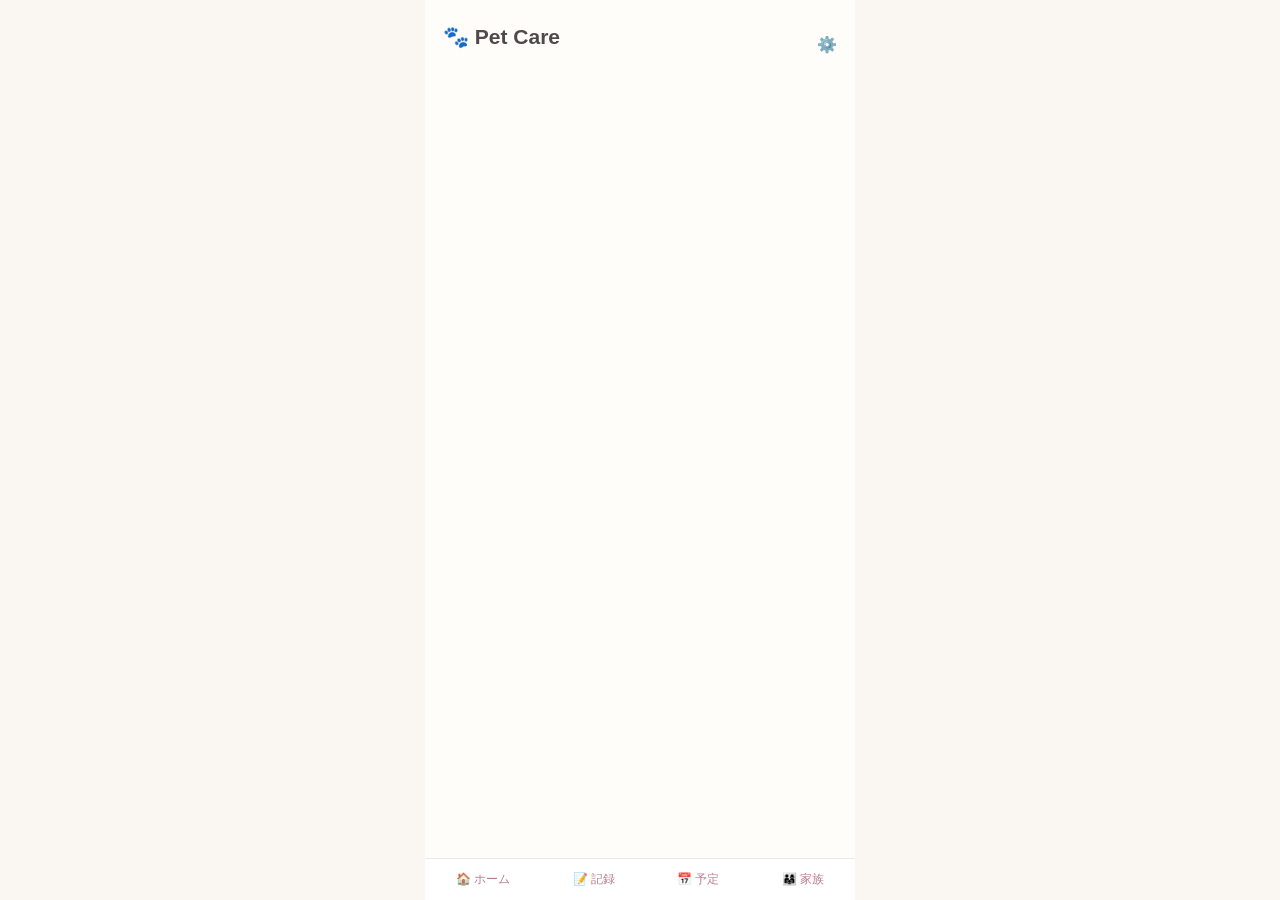
==== index.html @ 8bad5186 "Add files via upload" ====
<!doctype html>
<html lang="ja"><head><meta charset="utf-8"><meta name="viewport" content="width=device-width,initial-scale=1"><title>Pet Care 試作版</title><style>
*{box-sizing:border-box}body{margin:0;background:#faf6f2;color:#50494a;font-family:-apple-system,'Hiragino Sans',sans-serif}.app{max-width:430px;margin:auto;min-height:100vh;background:#fffdfa;padding:20px 18px 90px}header{display:flex;justify-content:space-between;align-items:center}h1{font-size:21px;margin:5px 0 20px}h2{font-size:16px;margin:8px 0 13px}.card{background:white;border:1px solid #f0e4e4;border-radius:19px;padding:16px;margin:12px 0;box-shadow:0 3px 9px #f6eeee}.pet{display:flex;gap:15px;align-items:center;background:#fff1f3}.pet .face{font-size:48px}.muted,small{color:#978b90;font-size:11px}.grid{display:grid;grid-template-columns:repeat(3,1fr);gap:9px}.tile{border:1px solid #f5e6e8;background:#fff9fa;border-radius:15px;padding:13px 4px;font-size:24px;cursor:pointer}.tile span{display:block;font-size:11px;margin-top:5px}.tile.done{background:#e9f7ed;border-color:#c8e5ce}.pink{width:100%;border:0;border-radius:24px;background:#f5a3b5;color:white;padding:12px;font-weight:bold;margin-top:9px}.line{padding:12px 3px;border-bottom:1px solid #f3ebed;font-size:13px}.line:last-child{border:0}nav{position:fixed;bottom:0;left:50%;transform:translateX(-50%);max-width:430px;width:100%;background:white;border-top:1px solid #f1e5e8;display:flex;justify-content:space-around;padding:11px 0}nav button{border:0;background:none;color:#b87f90;font-size:12px}.hidden{display:none}input,select,textarea{width:100%;padding:12px;border:1px solid #eadcde;border-radius:12px;margin:7px 0;font:inherit}.pill{display:inline-block;background:#fff0f3;padding:7px 11px;border-radius:20px;font-size:12px;margin:4px}
</style></head><body><div class="app"><header><h1>🐾 Pet Care</h1><span>⚙️</span></header><main id="main"></main><nav><button onclick="page('home')">🏠 ホーム</button><button onclick="page('records')">📝 記録</button><button onclick="page('schedule')">📅 予定</button><button onclick="page('family')">👨‍👩‍👧 家族</button></nav></div><script>
const key='pet-care-demo-v1';let state=JSON.parse(localStorage.getItem(key)||'{"done":[],"records":[],"events":[]}');const save=()=>localStorage.setItem(key,JSON.stringify(state));const main=document.getElementById('main');const pet='<div class="card pet"><div class="face">🐶</div><div><b>ポチ ♡</b><p class="muted">3歳・男の子　家族で見守り中</p></div></div>';function page(name){let html='';if(name==='home'){html=pet+'<div class="card"><h2>🐾 今日のお世話</h2><div class="grid">'+[['🍚','ごはん'],['🐾','散歩'],['💊','お薬'],['💩','うんち'],['🤢','嘔吐'],['⚖️','体重']].map(([e,n])=>`<button class="tile ${state.done.includes(n)?'done':''}" onclick="toggle('${n}')">${e}<span>${n} ${state.done.includes(n)?'✓':''}</span></button>`).join('')+'</div></div><div class="card"><h2>📅 次の予定</h2>'+eventLines()+'<button class="pink" onclick="page(\'schedule\')">予定を見る</button></div><div class="card"><h2>💗 健康情報</h2><div class="line">💉 予防接種</div><div class="line">✂️ トリミング</div><div class="line">🩺 病気の既往歴</div><div class="line">🏥 手術歴</div><button class="pink" onclick="page(\'health\')">健康情報を見る</button></div>'}else if(name==='records'){html=pet+'<div class="card"><h2>記録を追加</h2><select id="kind"><option>ごはん</option><option>散歩</option><option>お薬</option><option>うんち</option><option>嘔吐</option><option>体重</option><option>メモ</option></select><textarea id="note" placeholder="内容や体重などを入力"></textarea><button class="pink" onclick="addRecord()">保存する</button></div><div class="card"><h2>最近の記録</h2>'+ (state.records.map(r=>`<div class="line">${escapeHtml(r.kind)}：${escapeHtml(r.note)}<br><small>${escapeHtml(r.date)}・あなた</small></div>`).join('')||'<p class="muted">まだ記録はありません</p>')+'</div>'}else if(name==='schedule'){html='<h2>📅 予定</h2><div class="card"><select id="eventKind"><option>予防接種</option><option>トリミング</option><option>健診</option><option>お薬</option><option>その他</option></select><input id="eventDate" type="date"><input id="eventNote" placeholder="予定の内容"><button class="pink" onclick="addEvent()">予定を保存する</button><p class="muted">※前日通知は今後実装します。現在は端末への通知は届きません。</p></div><div class="card">'+eventLines()+'</div>'}else if(name==='health'){html=pet+'<h2>💗 健康情報</h2>'+['予防接種','トリミング','病気の既往歴','手術歴'].map(n=>`<div class="card"><h2>${n}</h2><p class="muted">この項目の詳細入力は次の開発段階です。</p></div>`).join('')}else if(name==='family'){html=pet+'<div class="card"><h2>👨‍👩‍👧 家族共有</h2><p>ママ（管理者）</p><p>パパ（サンプル）</p><p>お姉ちゃん（サンプル）</p><button class="pink" onclick="alert('招待・複数端末同期は未実装です。今はこの端末だけの試作です。')">＋ 家族を招待する</button><p class="muted">※家族メンバーは表示例です。実際の招待・共有はまだできません。</p></div>'}main.innerHTML=html}function eventLines(){return state.events.length?state.events.map(e=>`<div class="line">${escapeHtml(e.kind)}：${escapeHtml(e.date)}<br><small>${escapeHtml(e.note)}</small></div>`).join(''):'<p class="muted">予定はまだありません</p>'}function toggle(n){state.done=state.done.includes(n)?state.done.filter(x=>x!==n):[...state.done,n];save();page('home')}function addRecord(){state.records.unshift({kind:document.getElementById('kind').value,note:document.getElementById('note').value,date:new Date().toLocaleString('ja-JP')});save();page('records')}function addEvent(){const date=document.getElementById('eventDate').value;if(!date){alert('日付を選んでね');return}state.events.push({kind:document.getElementById('eventKind').value,date,note:document.getElementById('eventNote').value});save();page('schedule')}function escapeHtml(s){return String(s).replace(/[&<>"']/g,c=>({'&':'&amp;','<':'&lt;','>':'&gt;','"':'&quot;',"'":'&#39;'}[c]))}page('home');
</script></body></html>
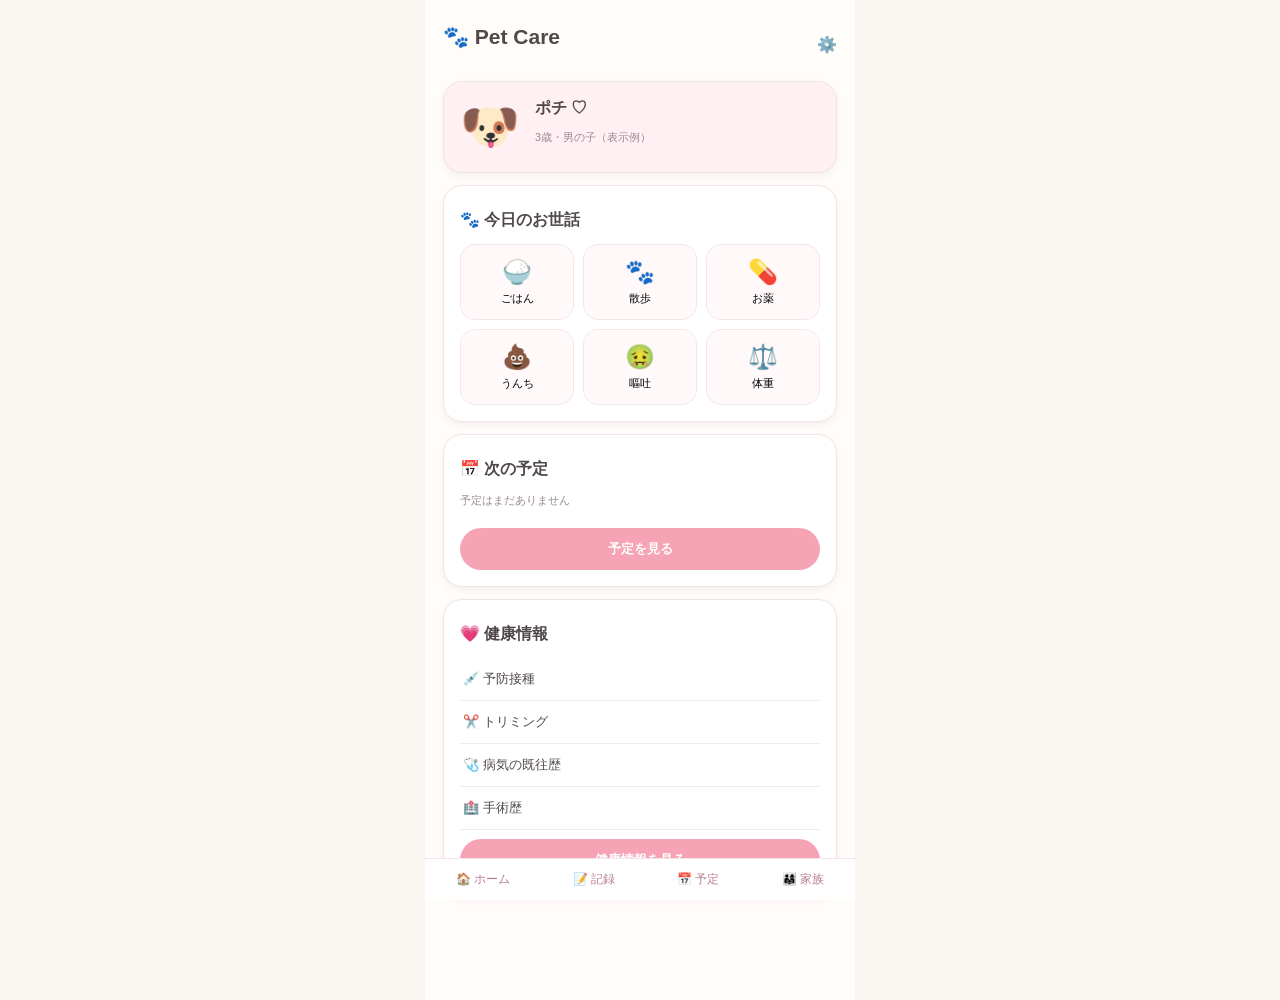
==== commit 4805b0a2: "fix: restore Pet Care screen rendering and interactions" ====
--- a/index.html
+++ b/index.html
@@ -1,6 +1,20 @@
 <!doctype html>
-<html lang="ja"><head><meta charset="utf-8"><meta name="viewport" content="width=device-width,initial-scale=1"><title>Pet Care 試作版</title><style>
-*{box-sizing:border-box}body{margin:0;background:#faf6f2;color:#50494a;font-family:-apple-system,'Hiragino Sans',sans-serif}.app{max-width:430px;margin:auto;min-height:100vh;background:#fffdfa;padding:20px 18px 90px}header{display:flex;justify-content:space-between;align-items:center}h1{font-size:21px;margin:5px 0 20px}h2{font-size:16px;margin:8px 0 13px}.card{background:white;border:1px solid #f0e4e4;border-radius:19px;padding:16px;margin:12px 0;box-shadow:0 3px 9px #f6eeee}.pet{display:flex;gap:15px;align-items:center;background:#fff1f3}.pet .face{font-size:48px}.muted,small{color:#978b90;font-size:11px}.grid{display:grid;grid-template-columns:repeat(3,1fr);gap:9px}.tile{border:1px solid #f5e6e8;background:#fff9fa;border-radius:15px;padding:13px 4px;font-size:24px;cursor:pointer}.tile span{display:block;font-size:11px;margin-top:5px}.tile.done{background:#e9f7ed;border-color:#c8e5ce}.pink{width:100%;border:0;border-radius:24px;background:#f5a3b5;color:white;padding:12px;font-weight:bold;margin-top:9px}.line{padding:12px 3px;border-bottom:1px solid #f3ebed;font-size:13px}.line:last-child{border:0}nav{position:fixed;bottom:0;left:50%;transform:translateX(-50%);max-width:430px;width:100%;background:white;border-top:1px solid #f1e5e8;display:flex;justify-content:space-around;padding:11px 0}nav button{border:0;background:none;color:#b87f90;font-size:12px}.hidden{display:none}input,select,textarea{width:100%;padding:12px;border:1px solid #eadcde;border-radius:12px;margin:7px 0;font:inherit}.pill{display:inline-block;background:#fff0f3;padding:7px 11px;border-radius:20px;font-size:12px;margin:4px}
-</style></head><body><div class="app"><header><h1>🐾 Pet Care</h1><span>⚙️</span></header><main id="main"></main><nav><button onclick="page('home')">🏠 ホーム</button><button onclick="page('records')">📝 記録</button><button onclick="page('schedule')">📅 予定</button><button onclick="page('family')">👨‍👩‍👧 家族</button></nav></div><script>
-const key='pet-care-demo-v1';let state=JSON.parse(localStorage.getItem(key)||'{"done":[],"records":[],"events":[]}');const save=()=>localStorage.setItem(key,JSON.stringify(state));const main=document.getElementById('main');const pet='<div class="card pet"><div class="face">🐶</div><div><b>ポチ ♡</b><p class="muted">3歳・男の子　家族で見守り中</p></div></div>';function page(name){let html='';if(name==='home'){html=pet+'<div class="card"><h2>🐾 今日のお世話</h2><div class="grid">'+[['🍚','ごはん'],['🐾','散歩'],['💊','お薬'],['💩','うんち'],['🤢','嘔吐'],['⚖️','体重']].map(([e,n])=>`<button class="tile ${state.done.includes(n)?'done':''}" onclick="toggle('${n}')">${e}<span>${n} ${state.done.includes(n)?'✓':''}</span></button>`).join('')+'</div></div><div class="card"><h2>📅 次の予定</h2>'+eventLines()+'<button class="pink" onclick="page(\'schedule\')">予定を見る</button></div><div class="card"><h2>💗 健康情報</h2><div class="line">💉 予防接種</div><div class="line">✂️ トリミング</div><div class="line">🩺 病気の既往歴</div><div class="line">🏥 手術歴</div><button class="pink" onclick="page(\'health\')">健康情報を見る</button></div>'}else if(name==='records'){html=pet+'<div class="card"><h2>記録を追加</h2><select id="kind"><option>ごはん</option><option>散歩</option><option>お薬</option><option>うんち</option><option>嘔吐</option><option>体重</option><option>メモ</option></select><textarea id="note" placeholder="内容や体重などを入力"></textarea><button class="pink" onclick="addRecord()">保存する</button></div><div class="card"><h2>最近の記録</h2>'+ (state.records.map(r=>`<div class="line">${escapeHtml(r.kind)}：${escapeHtml(r.note)}<br><small>${escapeHtml(r.date)}・あなた</small></div>`).join('')||'<p class="muted">まだ記録はありません</p>')+'</div>'}else if(name==='schedule'){html='<h2>📅 予定</h2><div class="card"><select id="eventKind"><option>予防接種</option><option>トリミング</option><option>健診</option><option>お薬</option><option>その他</option></select><input id="eventDate" type="date"><input id="eventNote" placeholder="予定の内容"><button class="pink" onclick="addEvent()">予定を保存する</button><p class="muted">※前日通知は今後実装します。現在は端末への通知は届きません。</p></div><div class="card">'+eventLines()+'</div>'}else if(name==='health'){html=pet+'<h2>💗 健康情報</h2>'+['予防接種','トリミング','病気の既往歴','手術歴'].map(n=>`<div class="card"><h2>${n}</h2><p class="muted">この項目の詳細入力は次の開発段階です。</p></div>`).join('')}else if(name==='family'){html=pet+'<div class="card"><h2>👨‍👩‍👧 家族共有</h2><p>ママ（管理者）</p><p>パパ（サンプル）</p><p>お姉ちゃん（サンプル）</p><button class="pink" onclick="alert('招待・複数端末同期は未実装です。今はこの端末だけの試作です。')">＋ 家族を招待する</button><p class="muted">※家族メンバーは表示例です。実際の招待・共有はまだできません。</p></div>'}main.innerHTML=html}function eventLines(){return state.events.length?state.events.map(e=>`<div class="line">${escapeHtml(e.kind)}：${escapeHtml(e.date)}<br><small>${escapeHtml(e.note)}</small></div>`).join(''):'<p class="muted">予定はまだありません</p>'}function toggle(n){state.done=state.done.includes(n)?state.done.filter(x=>x!==n):[...state.done,n];save();page('home')}function addRecord(){state.records.unshift({kind:document.getElementById('kind').value,note:document.getElementById('note').value,date:new Date().toLocaleString('ja-JP')});save();page('records')}function addEvent(){const date=document.getElementById('eventDate').value;if(!date){alert('日付を選んでね');return}state.events.push({kind:document.getElementById('eventKind').value,date,note:document.getElementById('eventNote').value});save();page('schedule')}function escapeHtml(s){return String(s).replace(/[&<>"']/g,c=>({'&':'&amp;','<':'&lt;','>':'&gt;','"':'&quot;',"'":'&#39;'}[c]))}page('home');
+<html lang="ja">
+<head><meta charset="utf-8"><meta name="viewport" content="width=device-width,initial-scale=1"><title>Pet Care 試作版</title>
+<style>*{box-sizing:border-box}body{margin:0;background:#faf6f2;color:#50494a;font-family:-apple-system,'Hiragino Sans',sans-serif}.app{max-width:430px;margin:auto;min-height:100vh;background:#fffdfa;padding:20px 18px 90px}header{display:flex;justify-content:space-between;align-items:center}h1{font-size:21px;margin:5px 0 20px}h2{font-size:16px;margin:8px 0 13px}.card{background:white;border:1px solid #f0e4e4;border-radius:19px;padding:16px;margin:12px 0;box-shadow:0 3px 9px #f6eeee}.pet{display:flex;gap:15px;align-items:center;background:#fff1f3}.face{font-size:48px}.muted,small{color:#978b90;font-size:11px}.grid{display:grid;grid-template-columns:repeat(3,1fr);gap:9px}.tile{border:1px solid #f5e6e8;background:#fff9fa;border-radius:15px;padding:13px 4px;font-size:24px;cursor:pointer}.tile span{display:block;font-size:11px;margin-top:5px}.tile.done{background:#e9f7ed;border-color:#c8e5ce}.pink{width:100%;border:0;border-radius:24px;background:#f5a3b5;color:white;padding:12px;font-weight:bold;margin-top:9px}.line{padding:12px 3px;border-bottom:1px solid #f3ebed;font-size:13px}.line:last-child{border:0}nav{position:fixed;bottom:0;left:50%;transform:translateX(-50%);max-width:430px;width:100%;background:white;border-top:1px solid #f1e5e8;display:flex;justify-content:space-around;padding:11px 0}nav button{border:0;background:none;color:#b87f90;font-size:12px}input,select,textarea{width:100%;padding:12px;border:1px solid #eadcde;border-radius:12px;margin:7px 0;font:inherit}</style>
+</head><body><div class="app"><header><h1>🐾 Pet Care</h1><span>⚙️</span></header><main id="main"><p>画面を準備しています…</p></main><nav><button data-page="home">🏠 ホーム</button><button data-page="records">📝 記録</button><button data-page="schedule">📅 予定</button><button data-page="family">👨‍👩‍👧 家族</button></nav></div>
+<script>
+'use strict';
+const key='pet-care-demo-v1';let state={done:[],records:[],events:[]};
+try{const old=JSON.parse(localStorage.getItem(key)||'null');if(old&&typeof old==='object'){state={done:Array.isArray(old.done)?old.done:[],records:Array.isArray(old.records)?old.records:[],events:Array.isArray(old.events)?old.events:[]};}}catch(error){console.warn('試作データを読み込めませんでした',error);}
+const main=document.getElementById('main');const pet='<div class="card pet"><div class="face">🐶</div><div><b>ポチ ♡</b><p class="muted">3歳・男の子（表示例）</p></div></div>';
+function save(){try{localStorage.setItem(key,JSON.stringify(state));}catch(error){alert('このブラウザでは保存できません。設定を確認してください。');}}
+function escapeHtml(value){return String(value??'').replace(/[&<>"']/g,c=>({'&':'&amp;','<':'&lt;','>':'&gt;','"':'&quot;',"'":'&#39;'}[c]));}
+function eventLines(){return state.events.length?state.events.map(e=>`<div class="line">${escapeHtml(e.kind)}：${escapeHtml(e.date)}<br><small>${escapeHtml(e.note)}</small></div>`).join(''):'<p class="muted">予定はまだありません</p>';}
+function page(name){let html='';if(name==='home'){const care=[['🍚','ごはん'],['🐾','散歩'],['💊','お薬'],['💩','うんち'],['🤢','嘔吐'],['⚖️','体重']];html=pet+'<div class="card"><h2>🐾 今日のお世話</h2><div class="grid">'+care.map(([emoji,label])=>`<button class="tile ${state.done.includes(label)?'done':''}" data-care="${label}">${emoji}<span>${label} ${state.done.includes(label)?'✓':''}</span></button>`).join('')+'</div></div>'+'<div class="card"><h2>📅 次の予定</h2>'+eventLines()+'<button class="pink" data-page="schedule">予定を見る</button></div>'+'<div class="card"><h2>💗 健康情報</h2><div class="line">💉 予防接種</div><div class="line">✂️ トリミング</div><div class="line">🩺 病気の既往歴</div><div class="line">🏥 手術歴</div><button class="pink" data-page="health">健康情報を見る</button></div>';}else if(name==='records'){html=pet+'<div class="card"><h2>記録を追加</h2><select id="kind"><option>ごはん</option><option>散歩</option><option>お薬</option><option>うんち</option><option>嘔吐</option><option>体重</option><option>メモ</option></select><textarea id="note" placeholder="内容や体重などを入力"></textarea><button class="pink" data-action="record">保存する</button></div>'+'<div class="card"><h2>最近の記録</h2>'+(state.records.map(r=>`<div class="line">${escapeHtml(r.kind)}：${escapeHtml(r.note)}<br><small>${escapeHtml(r.date)}・あなた</small></div>`).join('')||'<p class="muted">まだ記録はありません</p>')+'</div>';}else if(name==='schedule'){html='<h2>📅 予定</h2><div class="card"><select id="eventKind"><option>予防接種</option><option>トリミング</option><option>健診</option><option>お薬</option><option>その他</option></select><input id="eventDate" type="date"><input id="eventNote" placeholder="予定の内容"><button class="pink" data-action="event">予定を保存する</button><p class="muted">※通知は未実装です。端末にお知らせは届きません。</p></div><div class="card">'+eventLines()+'</div>';}else if(name==='health'){html=pet+'<h2>💗 健康情報</h2>'+['予防接種','トリミング','病気の既往歴','手術歴'].map(label=>`<div class="card"><h2>${label}</h2><p class="muted">詳細入力はまだできません。</p></div>`).join('');}else if(name==='family'){html=pet+'<div class="card"><h2>👨‍👩‍👧 家族共有</h2><p class="muted">家族メンバーの表示例です。</p><p>ママ・パパ・お姉ちゃん（サンプル）</p><button class="pink" data-action="invite">＋ 家族を招待する（未実装）</button><p class="muted">※招待・家族間の同期はできません。</p></div>';}main.innerHTML=html;}
+function toggle(label){state.done=state.done.includes(label)?state.done.filter(item=>item!==label):[...state.done,label];save();page('home');}
+function addRecord(){state.records.unshift({kind:document.getElementById('kind').value,note:document.getElementById('note').value,date:new Date().toLocaleString('ja-JP')});save();page('records');}
+function addEvent(){const date=document.getElementById('eventDate').value;if(!date){alert('日付を選んでね');return;}state.events.push({kind:document.getElementById('eventKind').value,date,note:document.getElementById('eventNote').value});save();page('schedule');}
+document.addEventListener('click',event=>{const button=event.target.closest('button');if(!button)return;if(button.dataset.page)page(button.dataset.page);else if(button.dataset.care)toggle(button.dataset.care);else if(button.dataset.action==='record')addRecord();else if(button.dataset.action==='event')addEvent();else if(button.dataset.action==='invite')alert('招待・複数端末での共有は未実装です。');});
+page('home');
 </script></body></html>
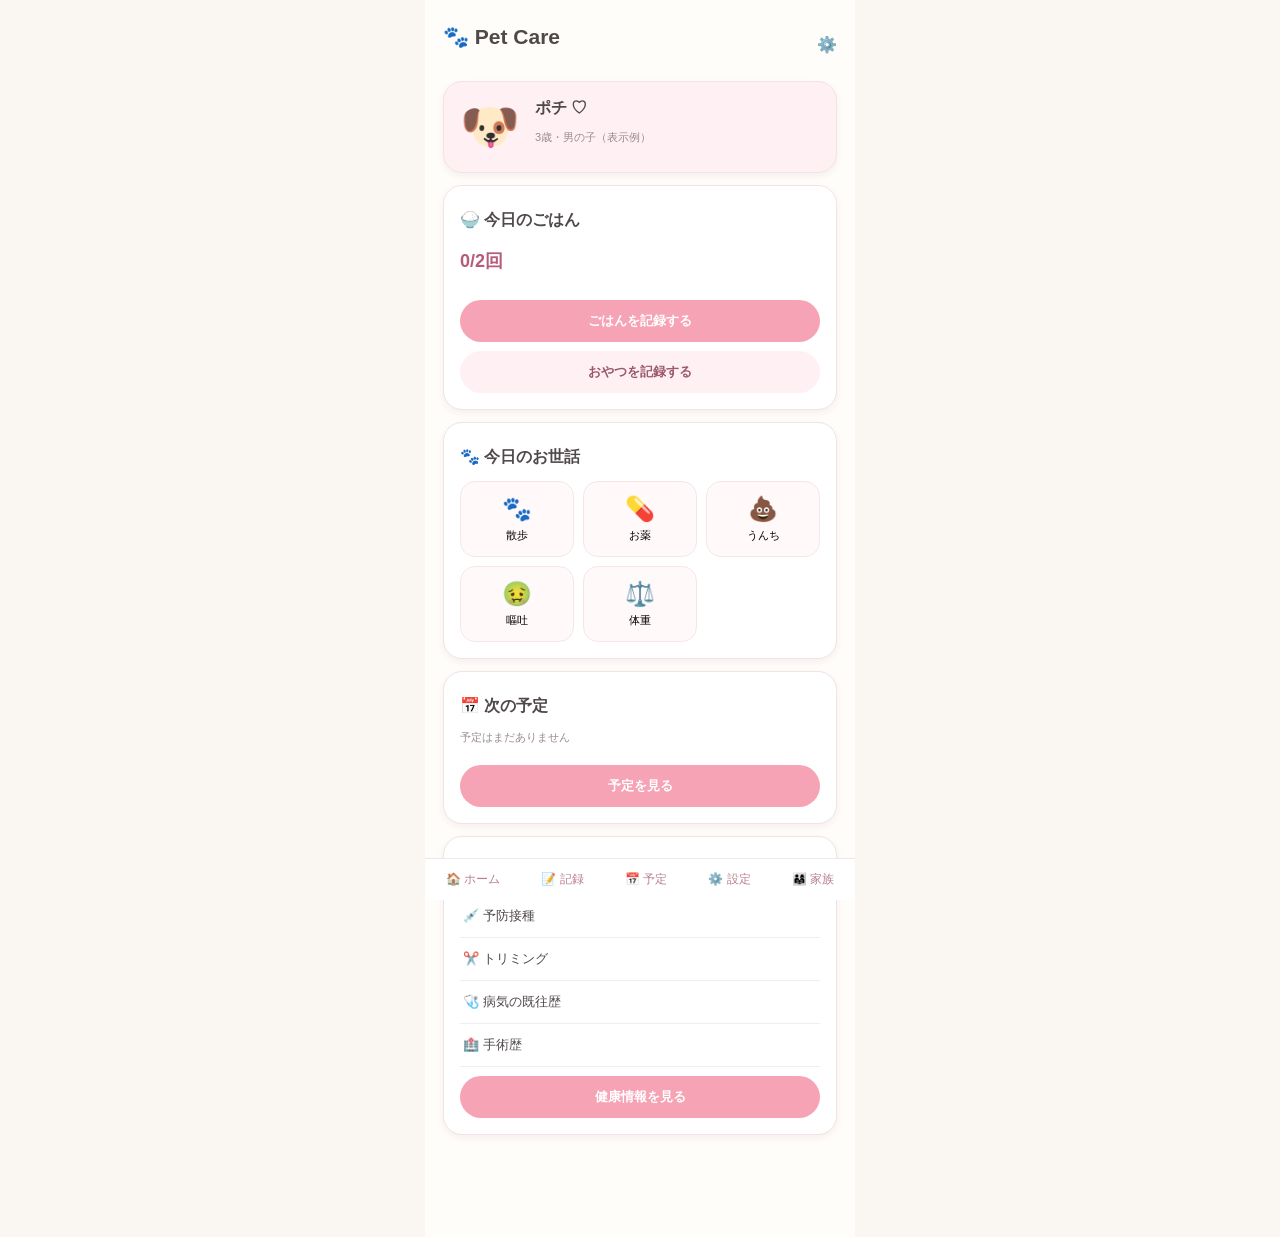
==== commit 0de3bda2: "feat: 開発版のごはん設定を公開用試作へ同期" ====
--- a/index.html
+++ b/index.html
@@ -1,20 +1,25 @@
 <!doctype html>
 <html lang="ja">
 <head><meta charset="utf-8"><meta name="viewport" content="width=device-width,initial-scale=1"><title>Pet Care 試作版</title>
-<style>*{box-sizing:border-box}body{margin:0;background:#faf6f2;color:#50494a;font-family:-apple-system,'Hiragino Sans',sans-serif}.app{max-width:430px;margin:auto;min-height:100vh;background:#fffdfa;padding:20px 18px 90px}header{display:flex;justify-content:space-between;align-items:center}h1{font-size:21px;margin:5px 0 20px}h2{font-size:16px;margin:8px 0 13px}.card{background:white;border:1px solid #f0e4e4;border-radius:19px;padding:16px;margin:12px 0;box-shadow:0 3px 9px #f6eeee}.pet{display:flex;gap:15px;align-items:center;background:#fff1f3}.face{font-size:48px}.muted,small{color:#978b90;font-size:11px}.grid{display:grid;grid-template-columns:repeat(3,1fr);gap:9px}.tile{border:1px solid #f5e6e8;background:#fff9fa;border-radius:15px;padding:13px 4px;font-size:24px;cursor:pointer}.tile span{display:block;font-size:11px;margin-top:5px}.tile.done{background:#e9f7ed;border-color:#c8e5ce}.pink{width:100%;border:0;border-radius:24px;background:#f5a3b5;color:white;padding:12px;font-weight:bold;margin-top:9px}.line{padding:12px 3px;border-bottom:1px solid #f3ebed;font-size:13px}.line:last-child{border:0}nav{position:fixed;bottom:0;left:50%;transform:translateX(-50%);max-width:430px;width:100%;background:white;border-top:1px solid #f1e5e8;display:flex;justify-content:space-around;padding:11px 0}nav button{border:0;background:none;color:#b87f90;font-size:12px}input,select,textarea{width:100%;padding:12px;border:1px solid #eadcde;border-radius:12px;margin:7px 0;font:inherit}</style>
-</head><body><div class="app"><header><h1>🐾 Pet Care</h1><span>⚙️</span></header><main id="main"><p>画面を準備しています…</p></main><nav><button data-page="home">🏠 ホーム</button><button data-page="records">📝 記録</button><button data-page="schedule">📅 予定</button><button data-page="family">👨‍👩‍👧 家族</button></nav></div>
+<style>*{box-sizing:border-box}body{margin:0;background:#faf6f2;color:#50494a;font-family:-apple-system,'Hiragino Sans',sans-serif}.app{max-width:430px;margin:auto;min-height:100vh;background:#fffdfa;padding:20px 18px 90px}header{display:flex;justify-content:space-between;align-items:center}h1{font-size:21px;margin:5px 0 20px}h2{font-size:16px;margin:8px 0 13px}.card{background:white;border:1px solid #f0e4e4;border-radius:19px;padding:16px;margin:12px 0;box-shadow:0 3px 9px #f6eeee}.pet{display:flex;gap:15px;align-items:center;background:#fff1f3}.face{font-size:48px}.muted,small{color:#978b90;font-size:11px}.grid{display:grid;grid-template-columns:repeat(3,1fr);gap:9px}.tile{border:1px solid #f5e6e8;background:#fff9fa;border-radius:15px;padding:13px 4px;font-size:24px;cursor:pointer}.tile span{display:block;font-size:11px;margin-top:5px}.tile.done{background:#e9f7ed;border-color:#c8e5ce}.pink{width:100%;border:0;border-radius:24px;background:#f5a3b5;color:white;padding:12px;font-weight:bold;margin-top:9px}.line{padding:12px 3px;border-bottom:1px solid #f3ebed;font-size:13px}.line:last-child{border:0}nav{position:fixed;bottom:0;left:50%;transform:translateX(-50%);max-width:430px;width:100%;background:white;border-top:1px solid #f1e5e8;display:flex;justify-content:space-around;padding:11px 0}nav button{border:0;background:none;color:#b87f90;font-size:12px}input,select,textarea{width:100%;padding:12px;border:1px solid #eadcde;border-radius:12px;margin:7px 0;font:inherit}label{display:block;font-size:13px;margin-top:12px}.secondary{background:#fff1f3;color:#9b5870}.progress{font-weight:bold;font-size:18px;color:#b65b79}.check{display:flex;gap:9px;align-items:center}.check input{width:auto}</style>
+</head><body><div class="app"><header><h1>🐾 Pet Care</h1><span>⚙️</span></header><main id="main"><p>画面を準備しています…</p></main><nav><button data-page="home">🏠 ホーム</button><button data-page="records">📝 記録</button><button data-page="schedule">📅 予定</button><button data-page="settings">⚙️ 設定</button><button data-page="family">👨‍👩‍👧 家族</button></nav></div>
 <script>
 'use strict';
-const key='pet-care-demo-v1';let state={done:[],records:[],events:[]};
-try{const old=JSON.parse(localStorage.getItem(key)||'null');if(old&&typeof old==='object'){state={done:Array.isArray(old.done)?old.done:[],records:Array.isArray(old.records)?old.records:[],events:Array.isArray(old.events)?old.events:[]};}}catch(error){console.warn('試作データを読み込めませんでした',error);}
+const key='pet-care-demo-v1';let state={done:[],records:[],events:[],mealGoal:2,showSnacks:true};
+try{const old=JSON.parse(localStorage.getItem(key)||'null');if(old&&typeof old==='object'){const n=Number(old.mealGoal);state={done:Array.isArray(old.done)?old.done:[],records:Array.isArray(old.records)?old.records:[],events:Array.isArray(old.events)?old.events:[],mealGoal:Number.isInteger(n)&&n>=1&&n<=12?n:2,showSnacks:typeof old.showSnacks==='boolean'?old.showSnacks:true};}}catch(error){console.warn('試作データを読み込めませんでした',error);}
 const main=document.getElementById('main');const pet='<div class="card pet"><div class="face">🐶</div><div><b>ポチ ♡</b><p class="muted">3歳・男の子（表示例）</p></div></div>';
 function save(){try{localStorage.setItem(key,JSON.stringify(state));}catch(error){alert('このブラウザでは保存できません。設定を確認してください。');}}
 function escapeHtml(value){return String(value??'').replace(/[&<>"']/g,c=>({'&':'&amp;','<':'&lt;','>':'&gt;','"':'&quot;',"'":'&#39;'}[c]));}
+function localDay(date){const d=new Date(date);if(Number.isNaN(d.getTime()))return '';return `${d.getFullYear()}-${String(d.getMonth()+1).padStart(2,'0')}-${String(d.getDate()).padStart(2,'0')}`;}
+function mealCount(){const today=localDay(new Date());return state.records.filter(r=>r.kind==='ごはん'&&localDay(r.timestamp||r.date)===today).length;}
 function eventLines(){return state.events.length?state.events.map(e=>`<div class="line">${escapeHtml(e.kind)}：${escapeHtml(e.date)}<br><small>${escapeHtml(e.note)}</small></div>`).join(''):'<p class="muted">予定はまだありません</p>';}
-function page(name){let html='';if(name==='home'){const care=[['🍚','ごはん'],['🐾','散歩'],['💊','お薬'],['💩','うんち'],['🤢','嘔吐'],['⚖️','体重']];html=pet+'<div class="card"><h2>🐾 今日のお世話</h2><div class="grid">'+care.map(([emoji,label])=>`<button class="tile ${state.done.includes(label)?'done':''}" data-care="${label}">${emoji}<span>${label} ${state.done.includes(label)?'✓':''}</span></button>`).join('')+'</div></div>'+'<div class="card"><h2>📅 次の予定</h2>'+eventLines()+'<button class="pink" data-page="schedule">予定を見る</button></div>'+'<div class="card"><h2>💗 健康情報</h2><div class="line">💉 予防接種</div><div class="line">✂️ トリミング</div><div class="line">🩺 病気の既往歴</div><div class="line">🏥 手術歴</div><button class="pink" data-page="health">健康情報を見る</button></div>';}else if(name==='records'){html=pet+'<div class="card"><h2>記録を追加</h2><select id="kind"><option>ごはん</option><option>散歩</option><option>お薬</option><option>うんち</option><option>嘔吐</option><option>体重</option><option>メモ</option></select><textarea id="note" placeholder="内容や体重などを入力"></textarea><button class="pink" data-action="record">保存する</button></div>'+'<div class="card"><h2>最近の記録</h2>'+(state.records.map(r=>`<div class="line">${escapeHtml(r.kind)}：${escapeHtml(r.note)}<br><small>${escapeHtml(r.date)}・あなた</small></div>`).join('')||'<p class="muted">まだ記録はありません</p>')+'</div>';}else if(name==='schedule'){html='<h2>📅 予定</h2><div class="card"><select id="eventKind"><option>予防接種</option><option>トリミング</option><option>健診</option><option>お薬</option><option>その他</option></select><input id="eventDate" type="date"><input id="eventNote" placeholder="予定の内容"><button class="pink" data-action="event">予定を保存する</button><p class="muted">※通知は未実装です。端末にお知らせは届きません。</p></div><div class="card">'+eventLines()+'</div>';}else if(name==='health'){html=pet+'<h2>💗 健康情報</h2>'+['予防接種','トリミング','病気の既往歴','手術歴'].map(label=>`<div class="card"><h2>${label}</h2><p class="muted">詳細入力はまだできません。</p></div>`).join('');}else if(name==='family'){html=pet+'<div class="card"><h2>👨‍👩‍👧 家族共有</h2><p class="muted">家族メンバーの表示例です。</p><p>ママ・パパ・お姉ちゃん（サンプル）</p><button class="pink" data-action="invite">＋ 家族を招待する（未実装）</button><p class="muted">※招待・家族間の同期はできません。</p></div>';}main.innerHTML=html;}
+function recordLines(){const records=state.records.filter(r=>state.showSnacks||r.kind!=='おやつ');return records.map(r=>`<div class="line">${escapeHtml(r.kind)}：${escapeHtml(r.note)}<br><small>${escapeHtml(r.date)}・あなた</small></div>`).join('')||'<p class="muted">まだ記録はありません</p>';}
+function page(name){let html='';if(name==='home'){const care=[['🐾','散歩'],['💊','お薬'],['💩','うんち'],['🤢','嘔吐'],['⚖️','体重']];html=pet+`<div class="card"><h2>🍚 今日のごはん</h2><p class="progress">${mealCount()}/${state.mealGoal}回</p><button class="pink" data-page="meal">ごはんを記録する</button>${state.showSnacks?'<button class="pink secondary" data-page="snack">おやつを記録する</button>':''}</div>`+'<div class="card"><h2>🐾 今日のお世話</h2><div class="grid">'+care.map(([emoji,label])=>`<button class="tile ${state.done.includes(label)?'done':''}" data-care="${label}">${emoji}<span>${label} ${state.done.includes(label)?'✓':''}</span></button>`).join('')+'</div></div>'+'<div class="card"><h2>📅 次の予定</h2>'+eventLines()+'<button class="pink" data-page="schedule">予定を見る</button></div>'+'<div class="card"><h2>💗 健康情報</h2><div class="line">💉 予防接種</div><div class="line">✂️ トリミング</div><div class="line">🩺 病気の既往歴</div><div class="line">🏥 手術歴</div><button class="pink" data-page="health">健康情報を見る</button></div>';}else if(name==='meal'||name==='snack'){if(name==='snack'&&!state.showSnacks){page('home');return;}const kind=name==='meal'?'ごはん':'おやつ';html=pet+`<div class="card"><h2>🍚 ${kind}記録</h2>${name==='meal'?`<p class="progress">今日 ${mealCount()}/${state.mealGoal}回</p>`:''}<label for="mealNote">内容・量（任意）</label><textarea id="mealNote" placeholder="食べたものや量を入力"></textarea><button class="pink" data-action="meal" data-kind="${kind}">記録する</button><button class="pink secondary" data-page="records">記録一覧へ</button></div>`;}else if(name==='records'){html=pet+'<div class="card"><h2>記録を追加</h2><button class="pink" data-page="meal">🍚 ごはん記録（ここに統一）</button>'+(state.showSnacks?'<button class="pink secondary" data-page="snack">おやつ記録</button>':'')+'<label for="kind">その他の記録</label><select id="kind"><option>散歩</option><option>お薬</option><option>うんち</option><option>嘔吐</option><option>体重</option><option>メモ</option></select><textarea id="note" placeholder="内容や体重などを入力"></textarea><button class="pink" data-action="record">保存する</button></div>'+'<div class="card"><h2>最近の記録</h2>'+recordLines()+'</div>';}else if(name==='settings'){html=pet+`<div class="card"><h2>⚙️ ごはん・おやつ設定</h2><p class="muted">現在は表示例のポチに対する設定です。複数ペットごとの設定は今後対応します。</p><label for="mealGoal">1日のごはんの回数（1〜12回）</label><input id="mealGoal" type="number" min="1" max="12" step="1" value="${state.mealGoal}"><label class="check" for="showSnacks"><input id="showSnacks" type="checkbox" ${state.showSnacks?'checked':''}> おやつの項目を表示する</label><button class="pink" data-action="settings">設定を保存</button><p class="muted">非表示にしても過去のおやつ記録は削除されません。</p></div>`;}else if(name==='schedule'){html='<h2>📅 予定</h2><div class="card"><select id="eventKind"><option>予防接種</option><option>トリミング</option><option>健診</option><option>お薬</option><option>その他</option></select><input id="eventDate" type="date"><input id="eventNote" placeholder="予定の内容"><button class="pink" data-action="event">予定を保存する</button><p class="muted">※通知は未実装です。端末にお知らせは届きません。</p></div><div class="card">'+eventLines()+'</div>';}else if(name==='health'){html=pet+'<h2>💗 健康情報</h2>'+['予防接種','トリミング','病気の既往歴','手術歴'].map(label=>`<div class="card"><h2>${label}</h2><p class="muted">詳細入力はまだできません。</p></div>`).join('');}else if(name==='family'){html=pet+'<div class="card"><h2>👨‍👩‍👧 家族共有</h2><p class="muted">家族メンバーの表示例です。</p><p>ママ・パパ・お姉ちゃん（サンプル）</p><button class="pink" data-action="invite">＋ 家族を招待する（未実装）</button><p class="muted">※招待・複数端末での同期はできません。</p></div>';}main.innerHTML=html;}
 function toggle(label){state.done=state.done.includes(label)?state.done.filter(item=>item!==label):[...state.done,label];save();page('home');}
-function addRecord(){state.records.unshift({kind:document.getElementById('kind').value,note:document.getElementById('note').value,date:new Date().toLocaleString('ja-JP')});save();page('records');}
+function addRecord(){const now=new Date();state.records.unshift({kind:document.getElementById('kind').value,note:document.getElementById('note').value,date:now.toLocaleString('ja-JP'),timestamp:now.toISOString()});save();page('records');}
+function addMeal(kind){if(kind==='おやつ'&&!state.showSnacks)return;const now=new Date();state.records.unshift({kind,note:document.getElementById('mealNote').value,date:now.toLocaleString('ja-JP'),timestamp:now.toISOString()});save();page('home');}
+function saveSettings(){const goal=Number(document.getElementById('mealGoal').value);if(!Number.isInteger(goal)||goal<1||goal>12){alert('回数は1〜12の整数で入力してください');return;}state.mealGoal=goal;state.showSnacks=document.getElementById('showSnacks').checked;save();page('home');}
 function addEvent(){const date=document.getElementById('eventDate').value;if(!date){alert('日付を選んでね');return;}state.events.push({kind:document.getElementById('eventKind').value,date,note:document.getElementById('eventNote').value});save();page('schedule');}
-document.addEventListener('click',event=>{const button=event.target.closest('button');if(!button)return;if(button.dataset.page)page(button.dataset.page);else if(button.dataset.care)toggle(button.dataset.care);else if(button.dataset.action==='record')addRecord();else if(button.dataset.action==='event')addEvent();else if(button.dataset.action==='invite')alert('招待・複数端末での共有は未実装です。');});
+document.addEventListener('click',event=>{const button=event.target.closest('button');if(!button)return;if(button.dataset.page)page(button.dataset.page);else if(button.dataset.care)toggle(button.dataset.care);else if(button.dataset.action==='record')addRecord();else if(button.dataset.action==='meal')addMeal(button.dataset.kind);else if(button.dataset.action==='settings')saveSettings();else if(button.dataset.action==='event')addEvent();else if(button.dataset.action==='invite')alert('招待・複数端末での共有は未実装です。');});
 page('home');
 </script></body></html>
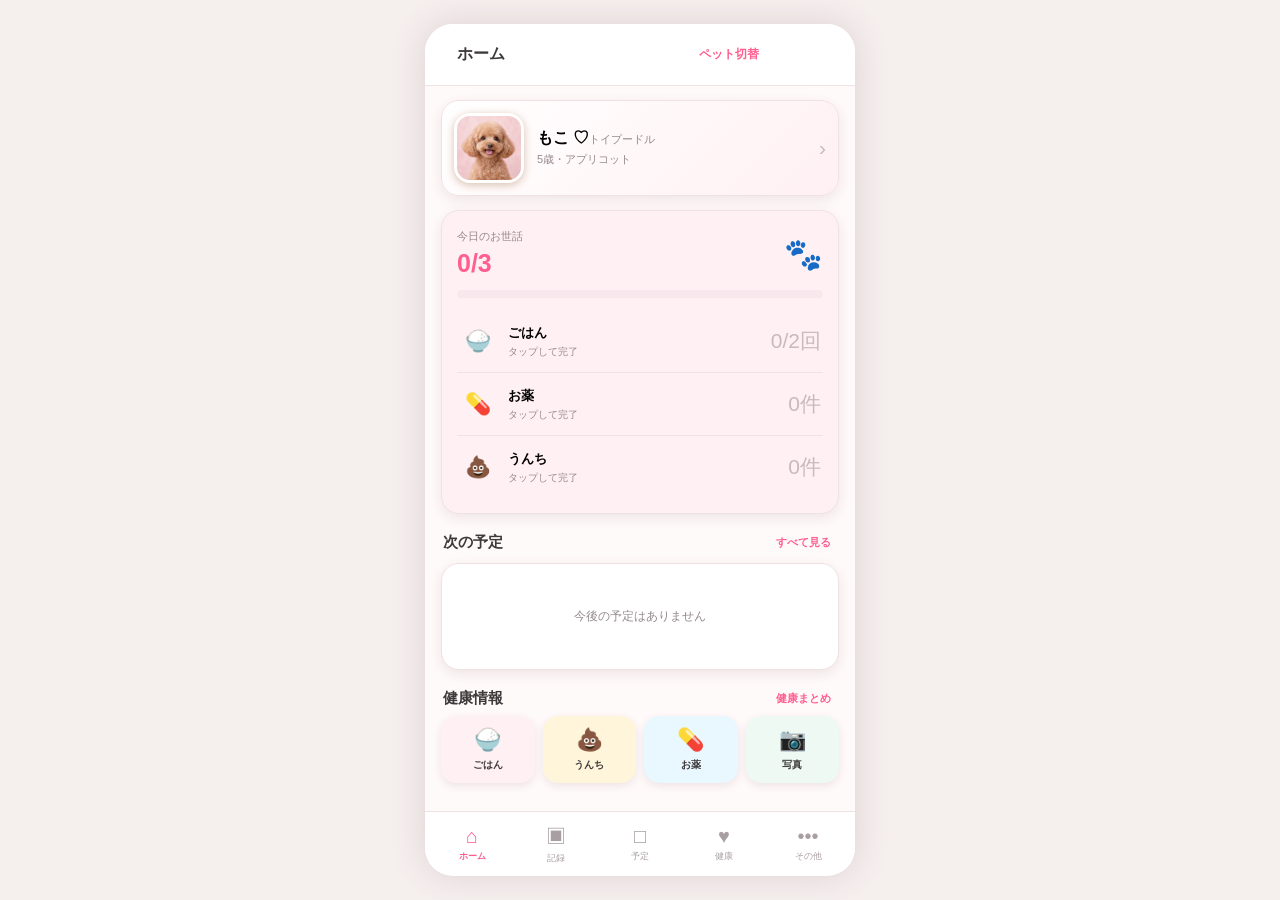
==== commit e600aa6b: "Sync local pet care features" ====
--- a/index.html
+++ b/index.html
@@ -1,25 +1,29 @@
 <!doctype html>
 <html lang="ja">
-<head><meta charset="utf-8"><meta name="viewport" content="width=device-width,initial-scale=1"><title>Pet Care 試作版</title>
-<style>*{box-sizing:border-box}body{margin:0;background:#faf6f2;color:#50494a;font-family:-apple-system,'Hiragino Sans',sans-serif}.app{max-width:430px;margin:auto;min-height:100vh;background:#fffdfa;padding:20px 18px 90px}header{display:flex;justify-content:space-between;align-items:center}h1{font-size:21px;margin:5px 0 20px}h2{font-size:16px;margin:8px 0 13px}.card{background:white;border:1px solid #f0e4e4;border-radius:19px;padding:16px;margin:12px 0;box-shadow:0 3px 9px #f6eeee}.pet{display:flex;gap:15px;align-items:center;background:#fff1f3}.face{font-size:48px}.muted,small{color:#978b90;font-size:11px}.grid{display:grid;grid-template-columns:repeat(3,1fr);gap:9px}.tile{border:1px solid #f5e6e8;background:#fff9fa;border-radius:15px;padding:13px 4px;font-size:24px;cursor:pointer}.tile span{display:block;font-size:11px;margin-top:5px}.tile.done{background:#e9f7ed;border-color:#c8e5ce}.pink{width:100%;border:0;border-radius:24px;background:#f5a3b5;color:white;padding:12px;font-weight:bold;margin-top:9px}.line{padding:12px 3px;border-bottom:1px solid #f3ebed;font-size:13px}.line:last-child{border:0}nav{position:fixed;bottom:0;left:50%;transform:translateX(-50%);max-width:430px;width:100%;background:white;border-top:1px solid #f1e5e8;display:flex;justify-content:space-around;padding:11px 0}nav button{border:0;background:none;color:#b87f90;font-size:12px}input,select,textarea{width:100%;padding:12px;border:1px solid #eadcde;border-radius:12px;margin:7px 0;font:inherit}label{display:block;font-size:13px;margin-top:12px}.secondary{background:#fff1f3;color:#9b5870}.progress{font-weight:bold;font-size:18px;color:#b65b79}.check{display:flex;gap:9px;align-items:center}.check input{width:auto}</style>
-</head><body><div class="app"><header><h1>🐾 Pet Care</h1><span>⚙️</span></header><main id="main"><p>画面を準備しています…</p></main><nav><button data-page="home">🏠 ホーム</button><button data-page="records">📝 記録</button><button data-page="schedule">📅 予定</button><button data-page="settings">⚙️ 設定</button><button data-page="family">👨‍👩‍👧 家族</button></nav></div>
-<script>
-'use strict';
-const key='pet-care-demo-v1';let state={done:[],records:[],events:[],mealGoal:2,showSnacks:true};
-try{const old=JSON.parse(localStorage.getItem(key)||'null');if(old&&typeof old==='object'){const n=Number(old.mealGoal);state={done:Array.isArray(old.done)?old.done:[],records:Array.isArray(old.records)?old.records:[],events:Array.isArray(old.events)?old.events:[],mealGoal:Number.isInteger(n)&&n>=1&&n<=12?n:2,showSnacks:typeof old.showSnacks==='boolean'?old.showSnacks:true};}}catch(error){console.warn('試作データを読み込めませんでした',error);}
-const main=document.getElementById('main');const pet='<div class="card pet"><div class="face">🐶</div><div><b>ポチ ♡</b><p class="muted">3歳・男の子（表示例）</p></div></div>';
-function save(){try{localStorage.setItem(key,JSON.stringify(state));}catch(error){alert('このブラウザでは保存できません。設定を確認してください。');}}
-function escapeHtml(value){return String(value??'').replace(/[&<>"']/g,c=>({'&':'&amp;','<':'&lt;','>':'&gt;','"':'&quot;',"'":'&#39;'}[c]));}
-function localDay(date){const d=new Date(date);if(Number.isNaN(d.getTime()))return '';return `${d.getFullYear()}-${String(d.getMonth()+1).padStart(2,'0')}-${String(d.getDate()).padStart(2,'0')}`;}
-function mealCount(){const today=localDay(new Date());return state.records.filter(r=>r.kind==='ごはん'&&localDay(r.timestamp||r.date)===today).length;}
-function eventLines(){return state.events.length?state.events.map(e=>`<div class="line">${escapeHtml(e.kind)}：${escapeHtml(e.date)}<br><small>${escapeHtml(e.note)}</small></div>`).join(''):'<p class="muted">予定はまだありません</p>';}
-function recordLines(){const records=state.records.filter(r=>state.showSnacks||r.kind!=='おやつ');return records.map(r=>`<div class="line">${escapeHtml(r.kind)}：${escapeHtml(r.note)}<br><small>${escapeHtml(r.date)}・あなた</small></div>`).join('')||'<p class="muted">まだ記録はありません</p>';}
-function page(name){let html='';if(name==='home'){const care=[['🐾','散歩'],['💊','お薬'],['💩','うんち'],['🤢','嘔吐'],['⚖️','体重']];html=pet+`<div class="card"><h2>🍚 今日のごはん</h2><p class="progress">${mealCount()}/${state.mealGoal}回</p><button class="pink" data-page="meal">ごはんを記録する</button>${state.showSnacks?'<button class="pink secondary" data-page="snack">おやつを記録する</button>':''}</div>`+'<div class="card"><h2>🐾 今日のお世話</h2><div class="grid">'+care.map(([emoji,label])=>`<button class="tile ${state.done.includes(label)?'done':''}" data-care="${label}">${emoji}<span>${label} ${state.done.includes(label)?'✓':''}</span></button>`).join('')+'</div></div>'+'<div class="card"><h2>📅 次の予定</h2>'+eventLines()+'<button class="pink" data-page="schedule">予定を見る</button></div>'+'<div class="card"><h2>💗 健康情報</h2><div class="line">💉 予防接種</div><div class="line">✂️ トリミング</div><div class="line">🩺 病気の既往歴</div><div class="line">🏥 手術歴</div><button class="pink" data-page="health">健康情報を見る</button></div>';}else if(name==='meal'||name==='snack'){if(name==='snack'&&!state.showSnacks){page('home');return;}const kind=name==='meal'?'ごはん':'おやつ';html=pet+`<div class="card"><h2>🍚 ${kind}記録</h2>${name==='meal'?`<p class="progress">今日 ${mealCount()}/${state.mealGoal}回</p>`:''}<label for="mealNote">内容・量（任意）</label><textarea id="mealNote" placeholder="食べたものや量を入力"></textarea><button class="pink" data-action="meal" data-kind="${kind}">記録する</button><button class="pink secondary" data-page="records">記録一覧へ</button></div>`;}else if(name==='records'){html=pet+'<div class="card"><h2>記録を追加</h2><button class="pink" data-page="meal">🍚 ごはん記録（ここに統一）</button>'+(state.showSnacks?'<button class="pink secondary" data-page="snack">おやつ記録</button>':'')+'<label for="kind">その他の記録</label><select id="kind"><option>散歩</option><option>お薬</option><option>うんち</option><option>嘔吐</option><option>体重</option><option>メモ</option></select><textarea id="note" placeholder="内容や体重などを入力"></textarea><button class="pink" data-action="record">保存する</button></div>'+'<div class="card"><h2>最近の記録</h2>'+recordLines()+'</div>';}else if(name==='settings'){html=pet+`<div class="card"><h2>⚙️ ごはん・おやつ設定</h2><p class="muted">現在は表示例のポチに対する設定です。複数ペットごとの設定は今後対応します。</p><label for="mealGoal">1日のごはんの回数（1〜12回）</label><input id="mealGoal" type="number" min="1" max="12" step="1" value="${state.mealGoal}"><label class="check" for="showSnacks"><input id="showSnacks" type="checkbox" ${state.showSnacks?'checked':''}> おやつの項目を表示する</label><button class="pink" data-action="settings">設定を保存</button><p class="muted">非表示にしても過去のおやつ記録は削除されません。</p></div>`;}else if(name==='schedule'){html='<h2>📅 予定</h2><div class="card"><select id="eventKind"><option>予防接種</option><option>トリミング</option><option>健診</option><option>お薬</option><option>その他</option></select><input id="eventDate" type="date"><input id="eventNote" placeholder="予定の内容"><button class="pink" data-action="event">予定を保存する</button><p class="muted">※通知は未実装です。端末にお知らせは届きません。</p></div><div class="card">'+eventLines()+'</div>';}else if(name==='health'){html=pet+'<h2>💗 健康情報</h2>'+['予防接種','トリミング','病気の既往歴','手術歴'].map(label=>`<div class="card"><h2>${label}</h2><p class="muted">詳細入力はまだできません。</p></div>`).join('');}else if(name==='family'){html=pet+'<div class="card"><h2>👨‍👩‍👧 家族共有</h2><p class="muted">家族メンバーの表示例です。</p><p>ママ・パパ・お姉ちゃん（サンプル）</p><button class="pink" data-action="invite">＋ 家族を招待する（未実装）</button><p class="muted">※招待・複数端末での同期はできません。</p></div>';}main.innerHTML=html;}
-function toggle(label){state.done=state.done.includes(label)?state.done.filter(item=>item!==label):[...state.done,label];save();page('home');}
-function addRecord(){const now=new Date();state.records.unshift({kind:document.getElementById('kind').value,note:document.getElementById('note').value,date:now.toLocaleString('ja-JP'),timestamp:now.toISOString()});save();page('records');}
-function addMeal(kind){if(kind==='おやつ'&&!state.showSnacks)return;const now=new Date();state.records.unshift({kind,note:document.getElementById('mealNote').value,date:now.toLocaleString('ja-JP'),timestamp:now.toISOString()});save();page('home');}
-function saveSettings(){const goal=Number(document.getElementById('mealGoal').value);if(!Number.isInteger(goal)||goal<1||goal>12){alert('回数は1〜12の整数で入力してください');return;}state.mealGoal=goal;state.showSnacks=document.getElementById('showSnacks').checked;save();page('home');}
-function addEvent(){const date=document.getElementById('eventDate').value;if(!date){alert('日付を選んでね');return;}state.events.push({kind:document.getElementById('eventKind').value,date,note:document.getElementById('eventNote').value});save();page('schedule');}
-document.addEventListener('click',event=>{const button=event.target.closest('button');if(!button)return;if(button.dataset.page)page(button.dataset.page);else if(button.dataset.care)toggle(button.dataset.care);else if(button.dataset.action==='record')addRecord();else if(button.dataset.action==='meal')addMeal(button.dataset.kind);else if(button.dataset.action==='settings')saveSettings();else if(button.dataset.action==='event')addEvent();else if(button.dataset.action==='invite')alert('招待・複数端末での共有は未実装です。');});
-page('home');
-</script></body></html>+<head>
+  <meta charset="utf-8">
+  <meta name="viewport" content="width=device-width,initial-scale=1,viewport-fit=cover">
+  <meta name="theme-color" content="#fff8f9">
+  <title>Pet Care</title>
+  <link rel="stylesheet" href="style.css">
+</head>
+<body>
+  <div class="app">
+    <header>
+      <button id="back" class="head-action" hidden>‹ 戻る</button>
+      <h1 id="title">ホーム</h1>
+      <button class="head-action" data-page="pets">ペット切替</button>
+    </header>
+    <main id="main"><p class="empty">画面を準備しています…</p></main>
+    <nav>
+      <button data-page="home"><span>⌂</span>ホーム</button>
+      <button data-page="records"><span>▣</span>記録</button>
+      <button data-page="schedule"><span>□</span>予定</button>
+      <button data-page="health"><span>♥</span>健康</button>
+      <button data-page="settings"><span>•••</span>その他</button>
+    </nav>
+  </div>
+  <input id="importFile" type="file" accept="application/json" hidden>
+  <script src="app.js"></script>
+</body>
+</html>
--- a/style.css
+++ b/style.css
@@ -0,0 +1,23 @@
+:root{--pink:#ff5f8f;--pink2:#ff8eaa;--pale:#fff0f3;--ink:#3e3a3b;--muted:#94898d;--line:#f0e1e5;--green:#45b98b;--yellow:#fff5da;--blue:#e9f7ff}
+*{box-sizing:border-box}
+body{margin:0;background:#f5efee;color:var(--ink);font-family:-apple-system,BlinkMacSystemFont,"Hiragino Sans","Yu Gothic",sans-serif}
+button,input,select,textarea{font:inherit}
+button{cursor:pointer}
+.app{max-width:430px;min-height:100vh;margin:auto;background:#fffafa;padding:0 16px calc(92px + env(safe-area-inset-bottom));box-shadow:0 0 34px #ded0d2}
+header{height:62px;margin:0 -16px;padding:0 16px;display:grid;grid-template-columns:80px 1fr 80px;align-items:center;position:sticky;top:0;z-index:5;background:#fff;border-bottom:1px solid var(--line)}
+header h1{font-size:16px;text-align:center;margin:0}.head-action{border:0;background:none;color:var(--pink);font-size:12px;font-weight:800;padding:9px 0}.head-action:last-child{text-align:right}
+.card,.pet-card{background:#fff;border:1px solid var(--line);border-radius:18px;box-shadow:0 4px 14px #eee3e5}
+.card{padding:15px;margin:11px 0}.soft{background:var(--pale)}
+.pet-card{width:100%;display:flex;align-items:center;gap:13px;margin:14px 0;padding:12px;text-align:left;background:linear-gradient(135deg,#fff,#fff0f3)}
+.avatar{width:70px;height:70px;flex:none;border-radius:16px;object-fit:cover;border:3px solid #fff;box-shadow:0 2px 8px #d8bfae;background:#ffe8ed}.pet-copy{flex:1}.pet-name{font-weight:900;font-size:16px}.pet-meta,.muted,small{font-size:11px;color:var(--muted);line-height:1.55}.chev{color:#c8b9bd;font-size:21px}.done{color:var(--green);font-size:18px;font-weight:900}
+.section-title{display:flex;justify-content:space-between;align-items:center;margin:19px 2px 8px}.section-title h2,h2{font-size:15px;margin:0}.link{border:0;background:none;color:var(--pink);font-size:11px;font-weight:800}
+.row{display:flex;align-items:center;gap:11px;padding:12px 2px;border-bottom:1px solid var(--line)}.row:last-child{border-bottom:0}.row-icon{width:38px;height:38px;display:grid;place-items:center;border-radius:12px;background:var(--pale);font-size:21px;flex:none}.row-body{flex:1}.row-title{display:block;font-size:13px;font-weight:800}.row-sub{display:block;font-size:10px;color:var(--muted);margin-top:3px}.badge{background:var(--pale);color:var(--pink);border-radius:999px;padding:4px 8px;font-size:10px;font-weight:800}.badge.off{background:#f1eeee;color:#9a9294}
+.progress{font-size:25px;font-weight:900;color:var(--pink);margin:4px 0}.bar{height:8px;background:#f8e7ec;border-radius:10px;overflow:hidden;margin:8px 0 12px}.bar i{display:block;height:100%;background:linear-gradient(90deg,var(--pink2),var(--pink));border-radius:10px}.stat{display:flex;align-items:center;justify-content:space-between}
+.quick-grid{display:grid;grid-template-columns:repeat(4,1fr);gap:8px}.quick{border:0;border-radius:15px;padding:11px 2px;background:var(--pale);font-size:22px;color:var(--ink);box-shadow:0 3px 10px #eee3e4}.quick:nth-child(2){background:var(--yellow)}.quick:nth-child(3){background:var(--blue)}.quick:nth-child(4){background:#eef9f4}.quick span{display:block;font-size:10px;font-weight:800;margin-top:5px}
+.primary,.secondary,.danger{width:100%;border:0;border-radius:999px;padding:13px 17px;margin-top:10px;font-size:13px;font-weight:900}.primary{color:#fff;background:linear-gradient(90deg,var(--pink),#ff779d);box-shadow:0 5px 11px #ffd1dd}.secondary{background:var(--pale);color:#ca5477}.danger{background:#fff0f0;color:#cc4f5f}.inline-actions{display:flex;gap:8px}.inline-actions button{flex:1}
+label{display:block;font-size:11px;font-weight:800;margin:13px 2px 4px}input,select,textarea{width:100%;padding:12px;border:1px solid #eadde0;border-radius:11px;background:#fff;font-size:13px;outline:none}textarea{min-height:78px;resize:vertical}input:focus,select:focus,textarea:focus{border-color:var(--pink2);box-shadow:0 0 0 3px #fff0f4}.check{display:flex;align-items:center;gap:8px;font-size:13px}.check input{width:auto;accent-color:var(--pink)}
+.calendar{display:grid;grid-template-columns:repeat(7,1fr);text-align:center;gap:5px;font-size:11px}.calendar>*{padding:7px 0}.calendar .active{border-radius:50%;background:var(--pink);color:#fff;font-weight:900}.calendar .has-event{box-shadow:inset 0 -3px var(--pink2)}
+.notice{font-size:11px;background:var(--yellow);color:#7d673b;padding:11px 12px;border-radius:11px;line-height:1.55}.empty{text-align:center;color:var(--muted);font-size:12px;padding:17px}.photo-preview{width:100%;max-height:220px;object-fit:cover;border-radius:14px;margin-top:9px}.thumb{width:50px;height:50px;object-fit:cover;border-radius:11px}.album{display:grid;grid-template-columns:repeat(3,1fr);gap:7px}.album img{width:100%;aspect-ratio:1;object-fit:cover;border-radius:12px}
+.health-block{border-left:4px solid var(--pink2);padding-left:11px;margin:12px 0}.health-block strong{font-size:13px}.pill{display:inline-block;padding:3px 8px;margin:3px 3px 0 0;border-radius:999px;background:var(--pale);color:#b34f6d;font-size:10px}.member{width:38px;height:38px;border-radius:50%;display:grid;place-items:center;background:var(--pale);font-size:20px}
+nav{position:fixed;left:50%;bottom:0;transform:translateX(-50%);z-index:6;max-width:430px;width:100%;display:flex;justify-content:space-around;background:rgba(255,255,255,.96);border-top:1px solid var(--line);padding:9px 5px calc(9px + env(safe-area-inset-bottom));backdrop-filter:blur(10px)}nav button{min-width:55px;border:0;background:none;color:#a99fa2;font-size:9px;padding:2px}nav button span{display:block;font-size:20px;margin-bottom:2px}nav button.active{color:var(--pink);font-weight:900}
+@media(min-width:700px){body{padding:24px 0}.app{min-height:850px;border-radius:28px;overflow:hidden}nav{bottom:24px;border-radius:0 0 28px 28px}}
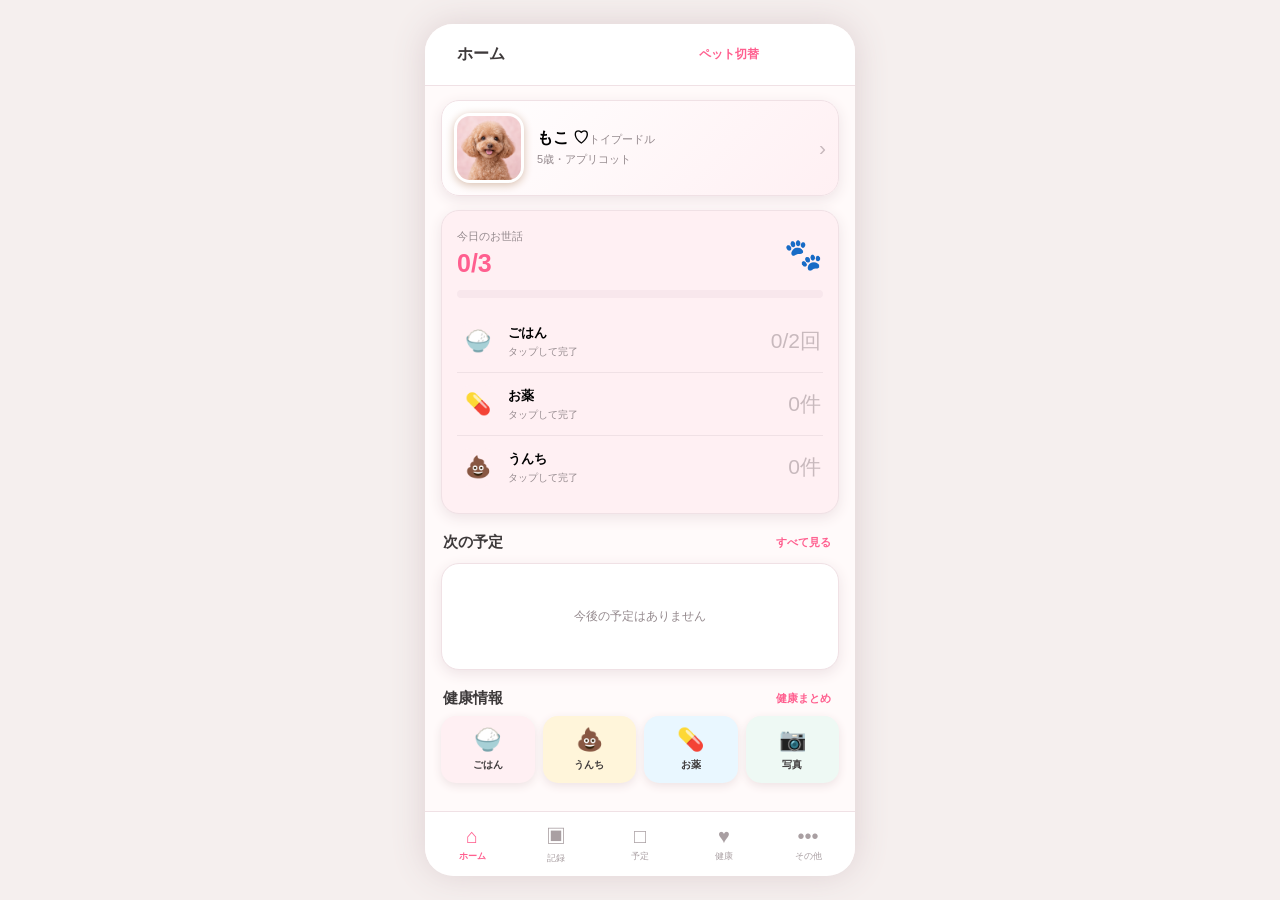
==== commit f8702702: "fix: load repeatable meal handler in public preview" ====
--- a/index.html
+++ b/index.html
@@ -25,5 +25,6 @@
   </div>
   <input id="importFile" type="file" accept="application/json" hidden>
   <script src="app.js"></script>
+  <script src="meal-home-fix.js"></script>
 </body>
 </html>
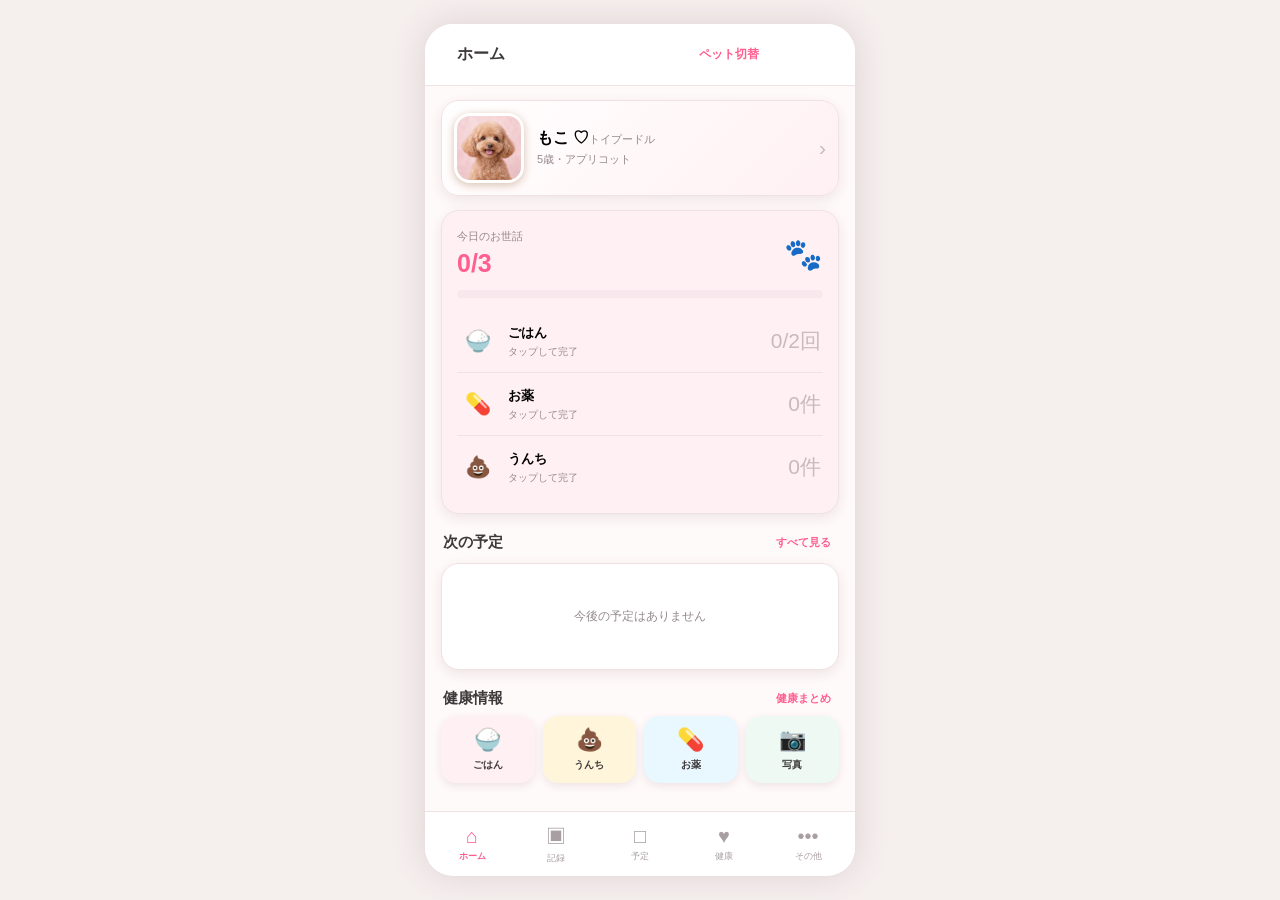
==== commit 2637ddbd: "fix: load fresh meal handling and route home meal tap directly" ====
--- a/index.html
+++ b/index.html
@@ -24,7 +24,17 @@
     </nav>
   </div>
   <input id="importFile" type="file" accept="application/json" hidden>
-  <script src="app.js"></script>
-  <script src="meal-home-fix.js"></script>
+  <script>
+    // Handle the home meal row before the generic one-time care toggle.
+    // Does not modify localStorage, prior records, or meal goals.
+    document.addEventListener('click', function(event) {
+      const button = event.target instanceof Element ? event.target.closest('button[data-care="ごはん"]') : null;
+      if (!button) return;
+      event.preventDefault();
+      event.stopImmediatePropagation();
+      navigate('meal');
+    }, true);
+  </script>
+  <script src="app.js?v=meal-repeat-20260922b"></script>
 </body>
 </html>
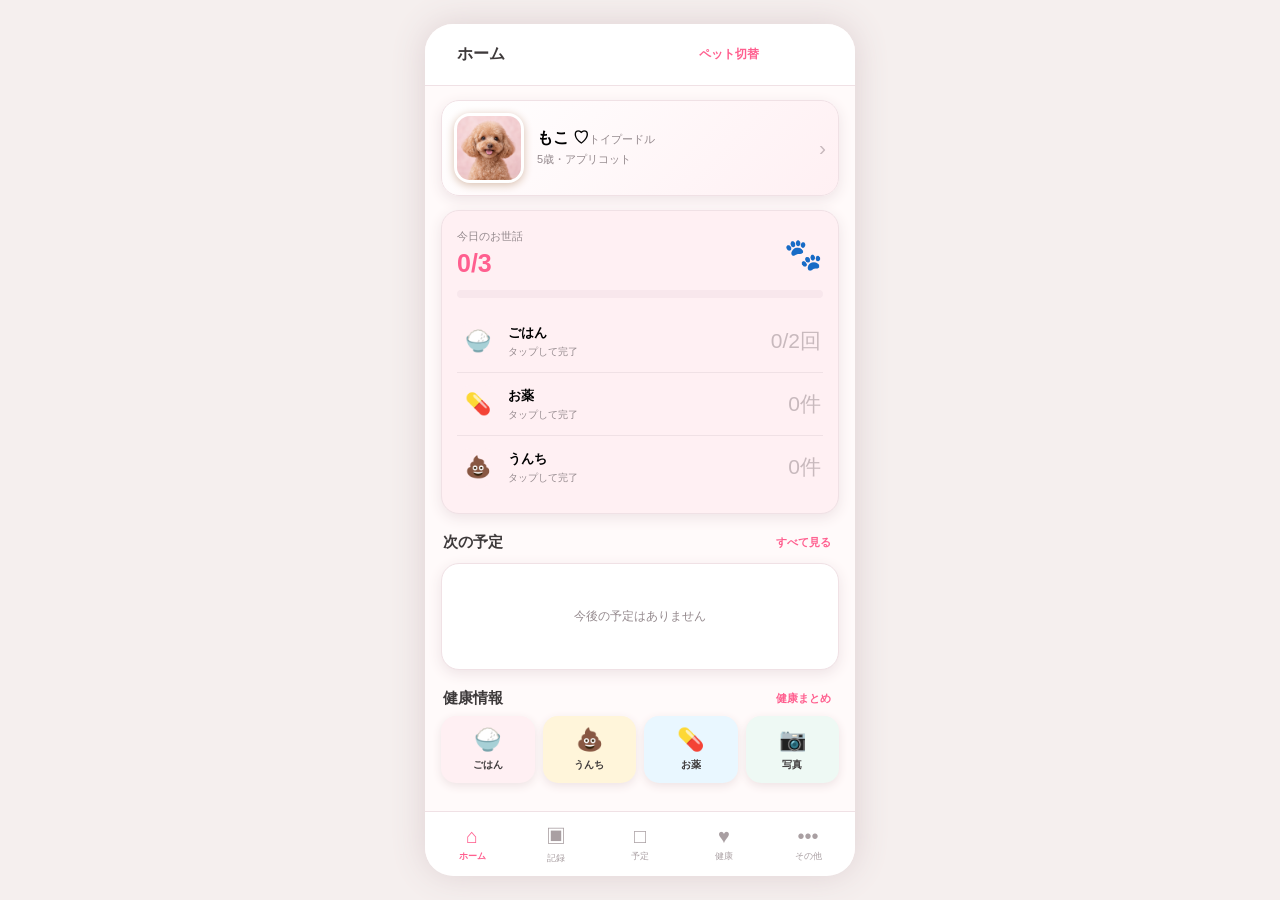
==== commit a57e22e6: "fix: load per-day meal limit for repeat meal recording" ====
--- a/index.html
+++ b/index.html
@@ -35,6 +35,7 @@
       navigate('meal');
     }, true);
   </script>
-  <script src="app.js?v=meal-repeat-20260922b"></script>
+  <script src="app.js?v=meal-daily-limit-20260922"></script>
+  <script src="meal-daily-limit.js?v=20260922"></script>
 </body>
 </html>
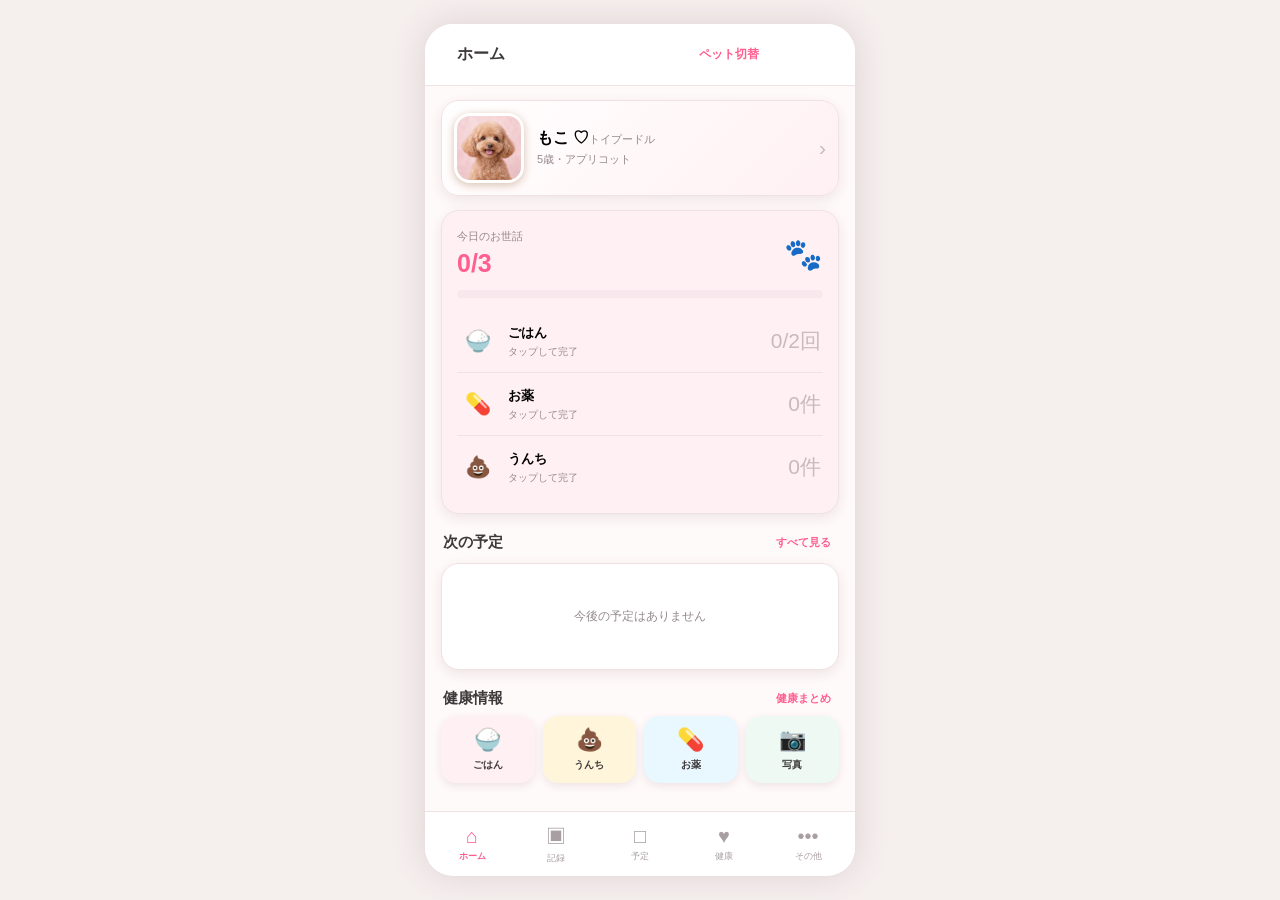
==== commit 7afe6bcf: "feat: load record deletion UI in public app" ====
--- a/index.html
+++ b/index.html
@@ -35,7 +35,8 @@
       navigate('meal');
     }, true);
   </script>
-  <script src="app.js?v=meal-daily-limit-20260922"></script>
-  <script src="meal-daily-limit.js?v=20260922"></script>
+  <script src="app.js?v=record-delete-20260922"></script>
+  <script src="meal-daily-limit.js?v=record-delete-20260922"></script>
+  <script src="record-delete.js?v=20260922"></script>
 </body>
 </html>
